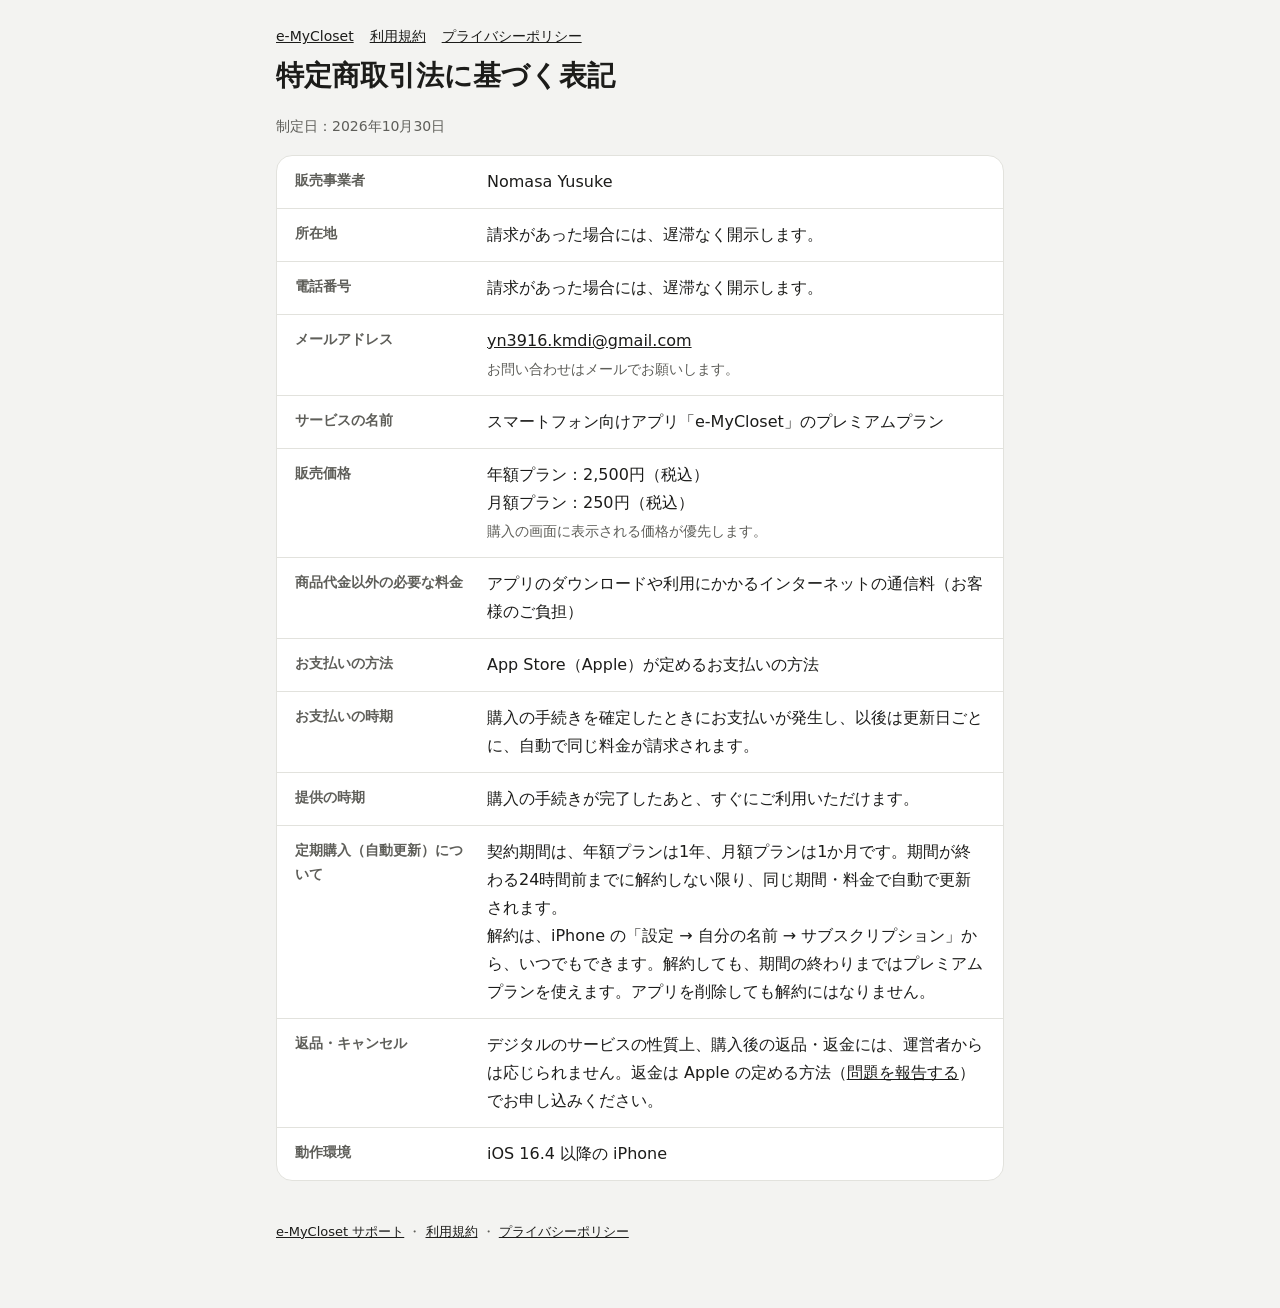
==== tokushoho.html @ 8cbfc55b "Add files via upload" ====
<!doctype html>
<html lang="ja">
<head>
<meta charset="utf-8">
<meta name="viewport" content="width=device-width, initial-scale=1">
<title>特定商取引法に基づく表記 — e-MyCloset</title>
<link rel="icon" href="favicon.png">
<link rel="stylesheet" href="style.css">
</head>
<body>
<main>
<p class="nav"><a href="./">e-MyCloset</a><a href="terms.html">利用規約</a><a href="privacy.html">プライバシーポリシー</a></p>
<h1>特定商取引法に基づく表記</h1>
<p class="updated">制定日：2026年10月30日</p>

<dl class="table">
<div><dt>販売事業者</dt><dd>Nomasa Yusuke</dd></div>
<div><dt>所在地</dt><dd>請求があった場合には、遅滞なく開示します。</dd></div>
<div><dt>電話番号</dt><dd>請求があった場合には、遅滞なく開示します。</dd></div>
<div><dt>メールアドレス</dt><dd><a href="mailto:yn3916.kmdi@gmail.com">yn3916.kmdi@gmail.com</a><br><span class="muted">お問い合わせはメールでお願いします。</span></dd></div>
<div><dt>サービスの名前</dt><dd>スマートフォン向けアプリ「e-MyCloset」のプレミアムプラン</dd></div>
<div><dt>販売価格</dt><dd>年額プラン：2,500円（税込）<br>月額プラン：250円（税込）<br><span class="muted">購入の画面に表示される価格が優先します。</span></dd></div>
<div><dt>商品代金以外の必要な料金</dt><dd>アプリのダウンロードや利用にかかるインターネットの通信料（お客様のご負担）</dd></div>
<div><dt>お支払いの方法</dt><dd>App Store（Apple）が定めるお支払いの方法</dd></div>
<div><dt>お支払いの時期</dt><dd>購入の手続きを確定したときにお支払いが発生し、以後は更新日ごとに、自動で同じ料金が請求されます。</dd></div>
<div><dt>提供の時期</dt><dd>購入の手続きが完了したあと、すぐにご利用いただけます。</dd></div>
<div><dt>定期購入（自動更新）について</dt><dd>
契約期間は、年額プランは1年、月額プランは1か月です。期間が終わる24時間前までに解約しない限り、同じ期間・料金で自動で更新されます。<br>
解約は、iPhone の「設定 → 自分の名前 → サブスクリプション」から、いつでもできます。解約しても、期間の終わりまではプレミアムプランを使えます。アプリを削除しても解約にはなりません。
</dd></div>
<div><dt>返品・キャンセル</dt><dd>デジタルのサービスの性質上、購入後の返品・返金には、運営者からは応じられません。返金は Apple の定める方法（<a href="https://reportaproblem.apple.com/">問題を報告する</a>）でお申し込みください。</dd></div>
<div><dt>動作環境</dt><dd>iOS 16.4 以降の iPhone</dd></div>
</dl>

<footer><a href="./">e-MyCloset サポート</a> ・ <a href="terms.html">利用規約</a> ・ <a href="privacy.html">プライバシーポリシー</a></footer>
</main>
</body>
</html>
---- style.css ----
/* e-MyCloset の公開ページ（サポート・プライバシーポリシー・利用規約）の見た目 */
:root {
  --bg: #f3f3f1;
  --card: #ffffff;
  --ink: #1c1c1a;
  --muted: #5e5e59;
  --line: #e2e2dd;
  --accent: #1c1c1a;
  color-scheme: light dark;
}
@media (prefers-color-scheme: dark) {
  :root {
    --bg: #161614;
    --card: #20201e;
    --ink: #f3f1ec;
    --muted: #b4b4ad;
    --line: #34342f;
    --accent: #e6c987;
  }
}
* { box-sizing: border-box; }
html { -webkit-text-size-adjust: 100%; }
body {
  margin: 0;
  background: var(--bg);
  color: var(--ink);
  font: 16px/1.75 system-ui, -apple-system, "Hiragino Sans", "Noto Sans JP", "Noto Sans SC", "Noto Sans KR", sans-serif;
}
main { max-width: 760px; margin: 0 auto; padding: 24px 16px 64px; }
h1 { font-size: 28px; line-height: 1.35; margin: 8px 0 20px; }
h1 small { font-size: 16px; color: var(--muted); font-weight: 500; }
h2 { font-size: 19px; margin: 32px 0 8px; padding-top: 8px; border-top: 1px solid var(--line); }
h3 { font-size: 16px; margin: 20px 0 4px; }
p, li { color: var(--ink); }
.muted, .updated { color: var(--muted); font-size: 14px; }
a { color: var(--accent); }
.nav { display: flex; flex-wrap: wrap; gap: 6px 16px; font-size: 14px; margin: 0 0 8px; }
.card { background: var(--card); border: 1px solid var(--line); border-radius: 16px; padding: 16px 18px; margin: 16px 0; }
.app { display: flex; align-items: center; gap: 14px; }
.app img { width: 64px; height: 64px; border-radius: 15px; }
details { background: var(--card); border: 1px solid var(--line); border-radius: 12px; padding: 10px 14px; margin: 8px 0; }
details summary { cursor: pointer; }
.lic { color: var(--muted); font-size: 13px; margin-left: 6px; }
pre { white-space: pre-wrap; font-size: 12px; line-height: 1.5; color: var(--muted); }
footer { margin-top: 40px; font-size: 13px; color: var(--muted); }
/* 特定商取引法に基づく表記などの表 */
dl.table { background: var(--card); border: 1px solid var(--line); border-radius: 16px; margin: 16px 0; padding: 0; overflow: hidden; }
dl.table > div { display: grid; grid-template-columns: 11em 1fr; gap: 4px 16px; padding: 12px 18px; border-top: 1px solid var(--line); }
dl.table > div:first-child { border-top: 0; }
dl.table dt { font-weight: 700; font-size: 14px; color: var(--muted); }
dl.table dd { margin: 0; }
@media (max-width: 560px) { dl.table > div { grid-template-columns: 1fr; } }
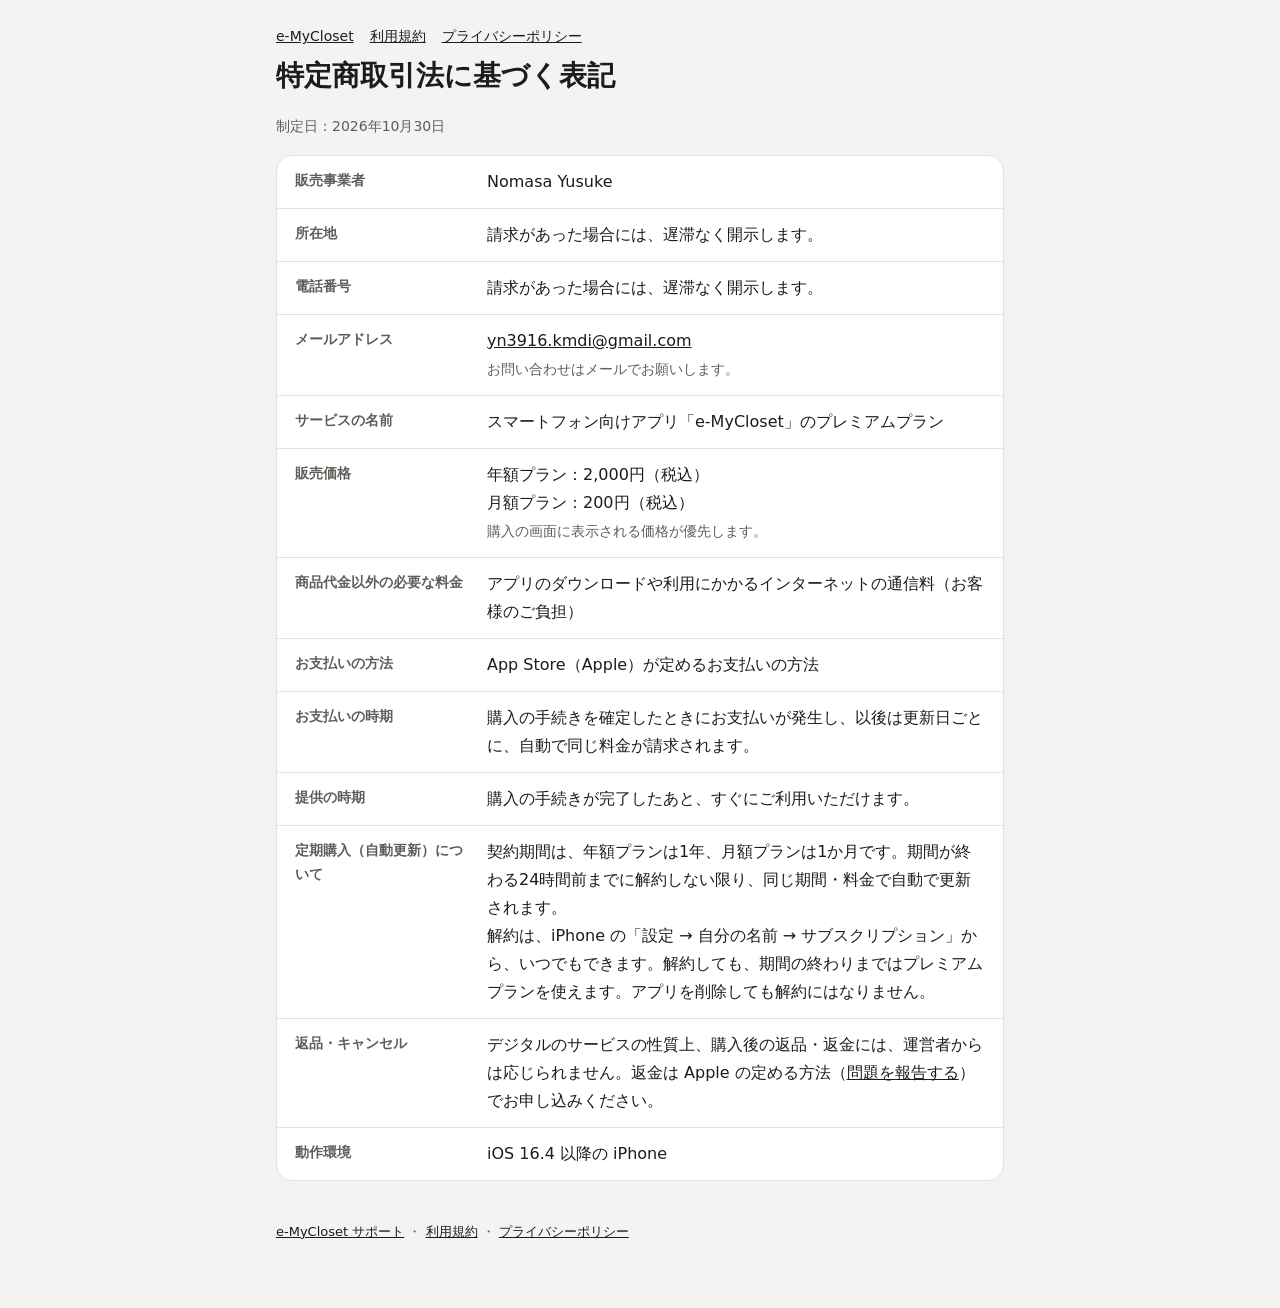
==== commit c6253497: "Add files via upload" ====
--- a/tokushoho.html
+++ b/tokushoho.html
@@ -19,7 +19,7 @@
 <div><dt>電話番号</dt><dd>請求があった場合には、遅滞なく開示します。</dd></div>
 <div><dt>メールアドレス</dt><dd><a href="mailto:yn3916.kmdi@gmail.com">yn3916.kmdi@gmail.com</a><br><span class="muted">お問い合わせはメールでお願いします。</span></dd></div>
 <div><dt>サービスの名前</dt><dd>スマートフォン向けアプリ「e-MyCloset」のプレミアムプラン</dd></div>
-<div><dt>販売価格</dt><dd>年額プラン：2,500円（税込）<br>月額プラン：250円（税込）<br><span class="muted">購入の画面に表示される価格が優先します。</span></dd></div>
+<div><dt>販売価格</dt><dd>年額プラン：2,000円（税込）<br>月額プラン：200円（税込）<br><span class="muted">購入の画面に表示される価格が優先します。</span></dd></div>
 <div><dt>商品代金以外の必要な料金</dt><dd>アプリのダウンロードや利用にかかるインターネットの通信料（お客様のご負担）</dd></div>
 <div><dt>お支払いの方法</dt><dd>App Store（Apple）が定めるお支払いの方法</dd></div>
 <div><dt>お支払いの時期</dt><dd>購入の手続きを確定したときにお支払いが発生し、以後は更新日ごとに、自動で同じ料金が請求されます。</dd></div>
